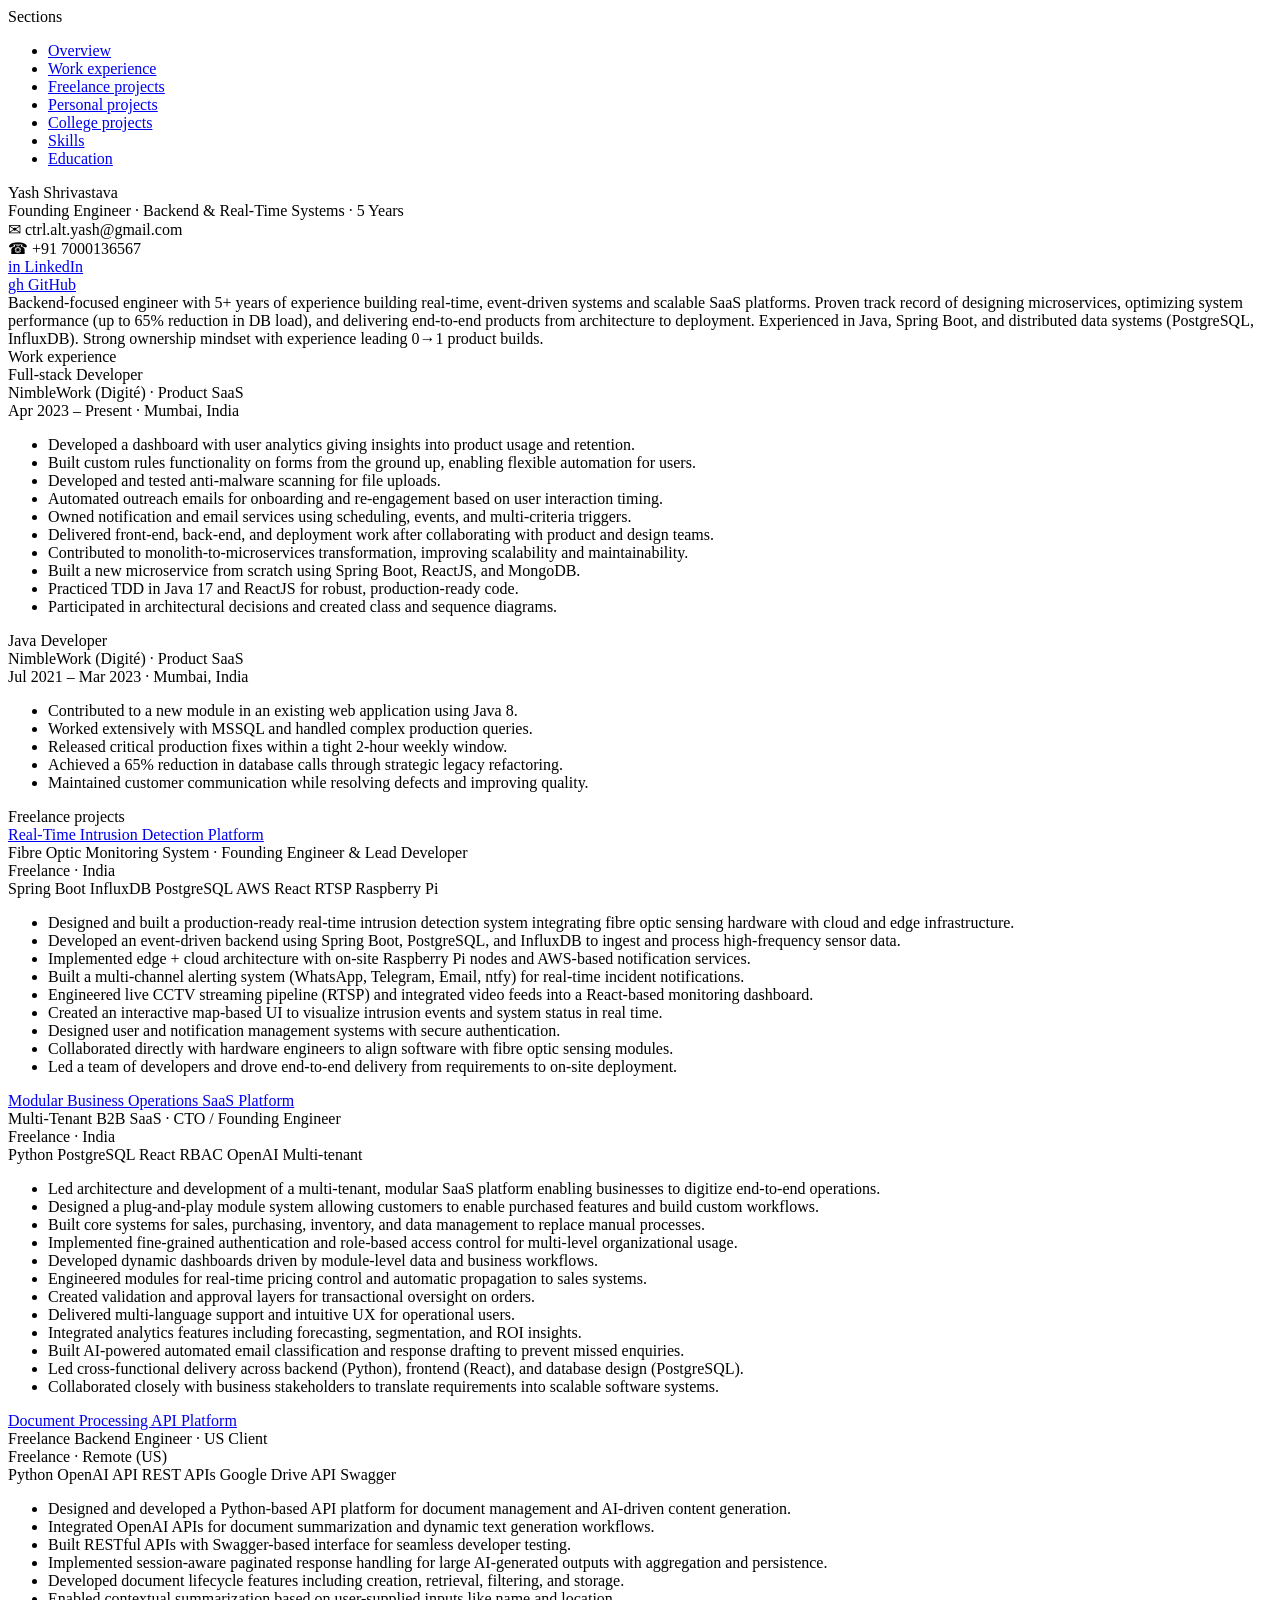
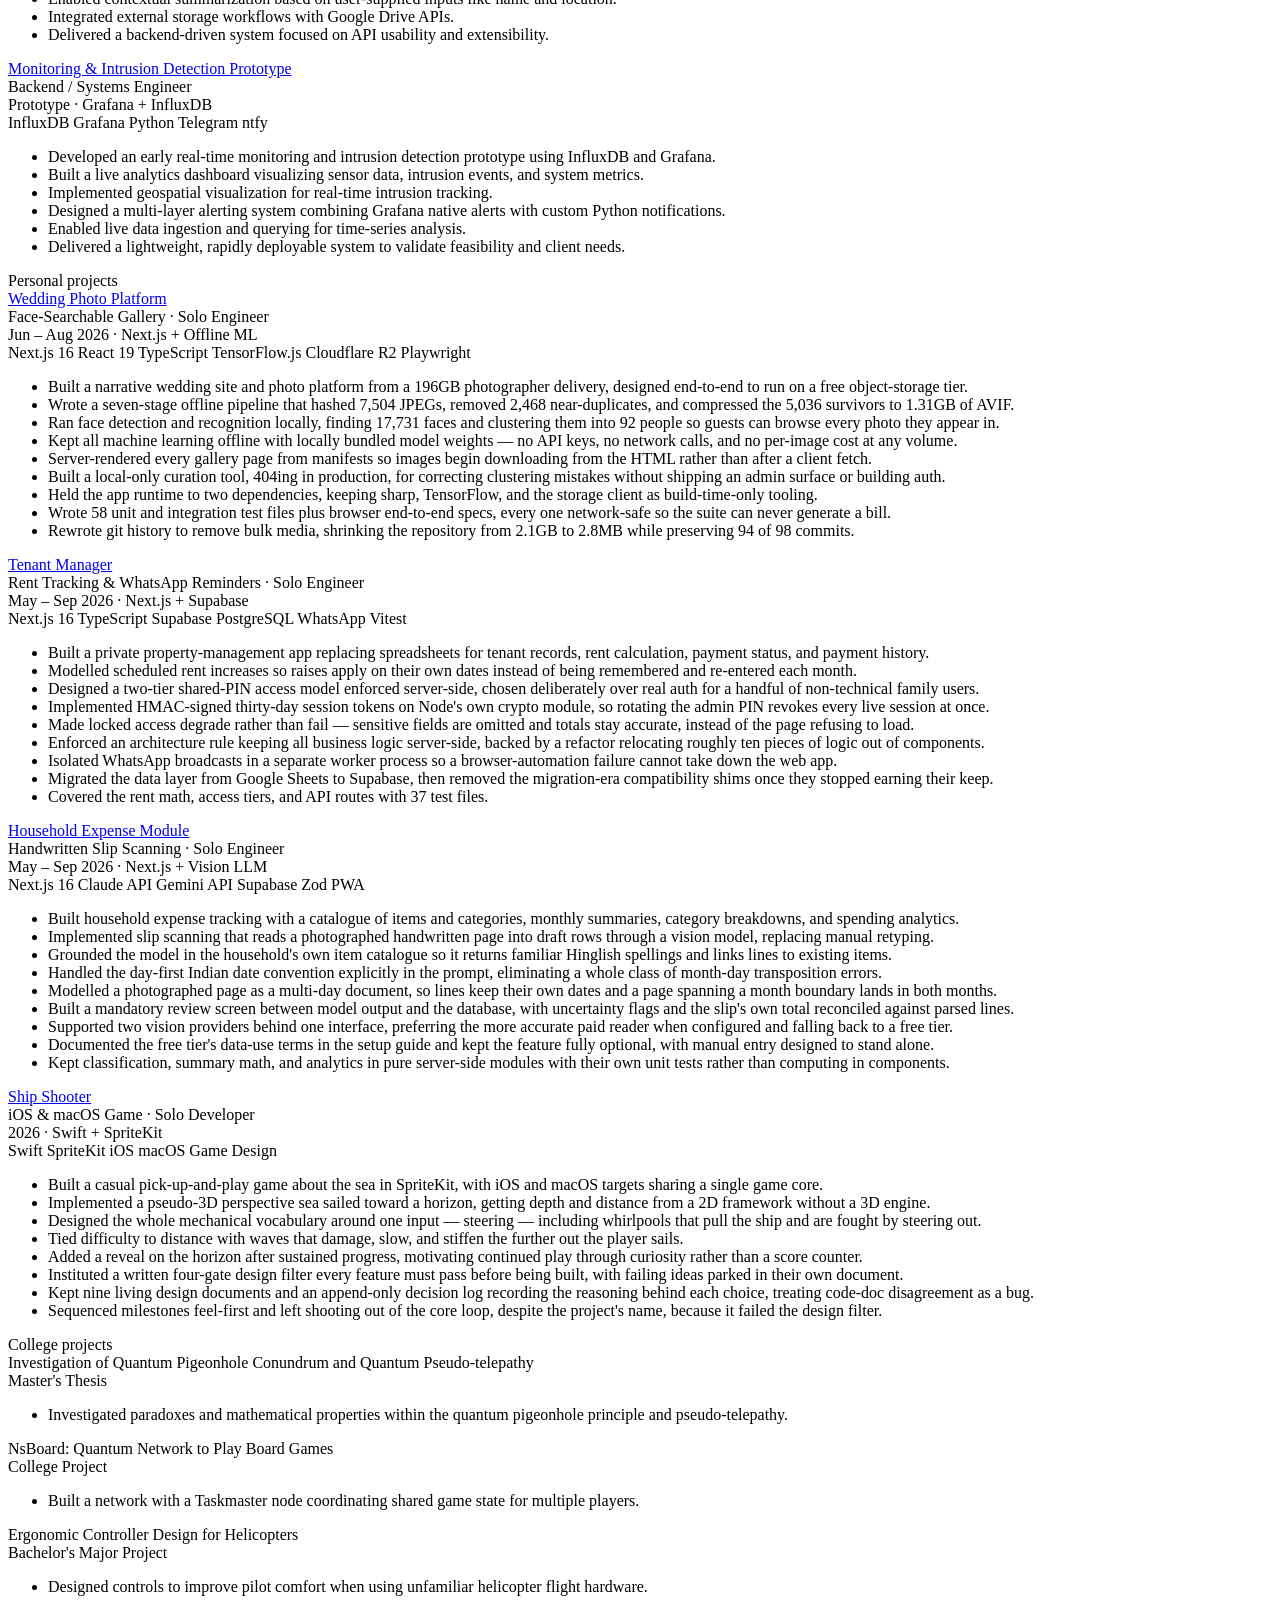
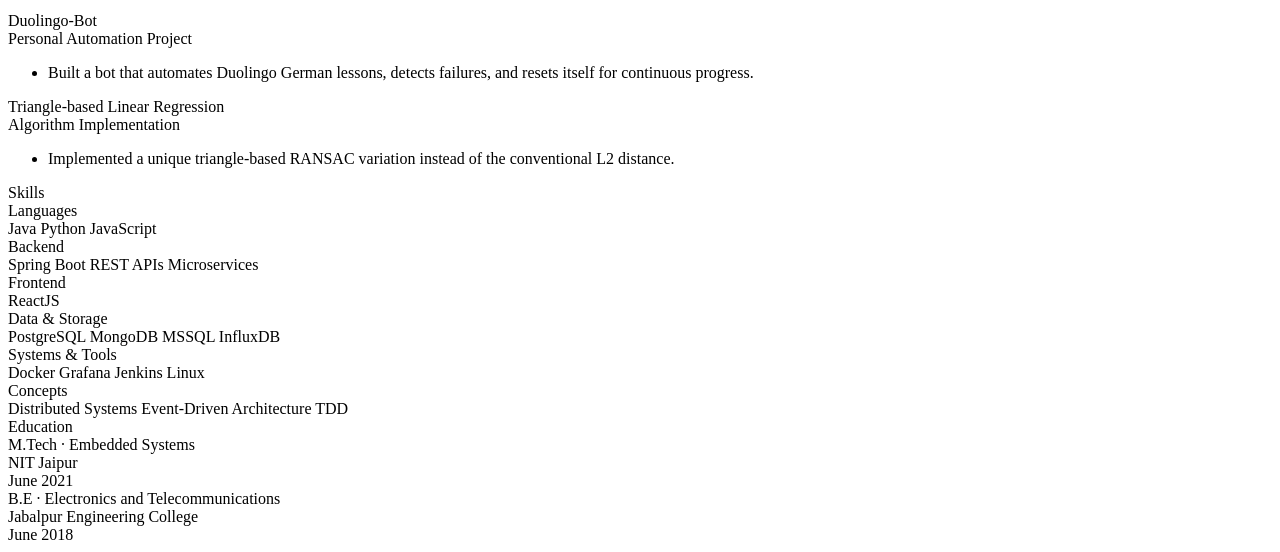
==== index.html @ 738a4dc8 "add personal projects to the portfolio" ====
<!DOCTYPE html>
<html lang="en">
<head>
  <meta charset="UTF-8">
  <meta name="viewport" content="width=device-width, initial-scale=1.0">
  <title>Yash's Portfolio</title>
  <link rel="stylesheet" href="styles.css">
</head>

<body>
<div class="page-layout">
  <aside class="side-nav" aria-label="Page sections">
    <div class="nav-title">Sections</div>
    <ul class="nav-list">
      <li><a href="#overview">Overview</a></li>
      <li><a href="#work-experience">Work experience</a></li>
      <li><a href="#freelance-projects">Freelance projects</a></li>
      <li><a href="#personal-projects">Personal projects</a></li>
      <li><a href="#college-projects">College projects</a></li>
      <li><a href="#skills">Skills</a></li>
      <li><a href="#education">Education</a></li>
    </ul>
  </aside>
  <div class="resume" id="overview">

    <div class="header">
      <div class="name">Yash Shrivastava</div>
    <div class="tagline">Founding Engineer · Backend & Real-Time Systems · 5 Years</div>
      <div class="contact-row">
        <div class="contact-item"><span>✉</span> ctrl.alt.yash@gmail.com</div>
        <div class="contact-item"><span>☎</span> +91 7000136567</div>
        <div class="contact-item"><a href="https://www.linkedin.com/in/maxsash" target="_blank" rel="noopener noreferrer"><span>in</span> LinkedIn</a></div>
        <div class="contact-item"><a href="https://www.github.com/maxsash" target="_blank" rel="noopener noreferrer"><span>gh</span> GitHub</a></div>
      </div>
    </div>

  <div class="pitch">
    Backend-focused engineer with 5+ years of experience building real-time, event-driven systems and scalable SaaS platforms. Proven track record of designing microservices, optimizing system performance (up to 65% reduction in DB load), and delivering end-to-end products from architecture to deployment. Experienced in Java, Spring Boot, and distributed data systems (PostgreSQL, InfluxDB). Strong ownership mindset with experience leading 0→1 product builds.
  </div>

  <div class="section" id="work-experience">
    <div class="section-label">Work experience</div>

    <div class="job">
      <div class="job-header">
        <div>
          <div class="job-title">Full-stack Developer</div>
          <div class="job-company">NimbleWork (Digité) · Product SaaS</div>
        </div>
        <div class="job-meta">Apr 2023 – Present · Mumbai, India</div>
      </div>
      <ul class="bullets">
        <li>Developed a dashboard with user analytics giving insights into product usage and retention.</li>
        <li>Built custom rules functionality on forms from the ground up, enabling flexible automation for users.</li>
        <li>Developed and tested anti-malware scanning for file uploads.</li>
        <li>Automated outreach emails for onboarding and re-engagement based on user interaction timing.</li>
        <li>Owned notification and email services using scheduling, events, and multi-criteria triggers.</li>
        <li>Delivered front-end, back-end, and deployment work after collaborating with product and design teams.</li>
        <li>Contributed to monolith-to-microservices transformation, improving scalability and maintainability.</li>
        <li>Built a new microservice from scratch using Spring Boot, ReactJS, and MongoDB.</li>
        <li>Practiced TDD in Java 17 and ReactJS for robust, production-ready code.</li>
        <li>Participated in architectural decisions and created class and sequence diagrams.</li>
      </ul>
    </div>

    <div class="job">
      <div class="job-header">
        <div>
          <div class="job-title">Java Developer</div>
          <div class="job-company">NimbleWork (Digité) · Product SaaS</div>
        </div>
        <div class="job-meta">Jul 2021 – Mar 2023 · Mumbai, India</div>
      </div>
      <ul class="bullets">
        <li>Contributed to a new module in an existing web application using Java 8.</li>
        <li>Worked extensively with MSSQL and handled complex production queries.</li>
        <li>Released critical production fixes within a tight 2-hour weekly window.</li>
        <li>Achieved a 65% reduction in database calls through strategic legacy refactoring.</li>
        <li>Maintained customer communication while resolving defects and improving quality.</li>
      </ul>
    </div>
  </div>

  <div class="section" id="freelance-projects">
    <div class="section-label">Freelance projects</div>

    <div class="job">
      <div class="job-header">
        <div>
          <div class="job-title"><a href="./case-study/intrusion-detection.html">Real-Time Intrusion Detection Platform</a></div>
          <div class="job-company">Fibre Optic Monitoring System · Founding Engineer & Lead Developer</div>
        </div>
        <div class="job-meta">Freelance · India</div>
      </div>
      <div style="margin-bottom:6px;">
        <span class="badge">Spring Boot</span>
        <span class="badge">InfluxDB</span>
        <span class="badge">PostgreSQL</span>
        <span class="badge">AWS</span>
        <span class="badge">React</span>
        <span class="badge">RTSP</span>
        <span class="badge">Raspberry Pi</span>
      </div>
      <ul class="bullets">
        <li>Designed and built a production-ready real-time intrusion detection system integrating fibre optic sensing hardware with cloud and edge infrastructure.</li>
        <li>Developed an event-driven backend using Spring Boot, PostgreSQL, and InfluxDB to ingest and process high-frequency sensor data.</li>
        <li>Implemented edge + cloud architecture with on-site Raspberry Pi nodes and AWS-based notification services.</li>
        <li>Built a multi-channel alerting system (WhatsApp, Telegram, Email, ntfy) for real-time incident notifications.</li>
        <li>Engineered live CCTV streaming pipeline (RTSP) and integrated video feeds into a React-based monitoring dashboard.</li>
        <li>Created an interactive map-based UI to visualize intrusion events and system status in real time.</li>
        <li>Designed user and notification management systems with secure authentication.</li>
        <li>Collaborated directly with hardware engineers to align software with fibre optic sensing modules.</li>
        <li>Led a team of developers and drove end-to-end delivery from requirements to on-site deployment.</li>
      </ul>
    </div>

    <div class="job">
      <div class="job-header">
        <div>
          <div class="job-title"><a href="./case-study/modular-saas.html">Modular Business Operations SaaS Platform</a></div>
          <div class="job-company">Multi-Tenant B2B SaaS · CTO / Founding Engineer</div>
        </div>
        <div class="job-meta">Freelance · India</div>
      </div>
      <div style="margin-bottom:6px;">
        <span class="badge badge-blue">Python</span>
        <span class="badge badge-blue">PostgreSQL</span>
        <span class="badge badge-blue">React</span>
        <span class="badge badge-blue">RBAC</span>
        <span class="badge badge-blue">OpenAI</span>
        <span class="badge badge-blue">Multi-tenant</span>
      </div>
      <ul class="bullets">
        <li>Led architecture and development of a multi-tenant, modular SaaS platform enabling businesses to digitize end-to-end operations.</li>
        <li>Designed a plug-and-play module system allowing customers to enable purchased features and build custom workflows.</li>
        <li>Built core systems for sales, purchasing, inventory, and data management to replace manual processes.</li>
        <li>Implemented fine-grained authentication and role-based access control for multi-level organizational usage.</li>
        <li>Developed dynamic dashboards driven by module-level data and business workflows.</li>
        <li>Engineered modules for real-time pricing control and automatic propagation to sales systems.</li>
        <li>Created validation and approval layers for transactional oversight on orders.</li>
        <li>Delivered multi-language support and intuitive UX for operational users.</li>
        <li>Integrated analytics features including forecasting, segmentation, and ROI insights.</li>
        <li>Built AI-powered automated email classification and response drafting to prevent missed enquiries.</li>
        <li>Led cross-functional delivery across backend (Python), frontend (React), and database design (PostgreSQL).</li>
        <li>Collaborated closely with business stakeholders to translate requirements into scalable software systems.</li>
      </ul>
    </div>

    <div class="job">
      <div class="job-header">
        <div>
          <div class="job-title"><a href="./case-study/document-processing-api.html">Document Processing API Platform</a></div>
          <div class="job-company">Freelance Backend Engineer · US Client</div>
        </div>
        <div class="job-meta">Freelance · Remote (US)</div>
      </div>
      <div style="margin-bottom:6px;">
        <span class="badge badge-amber">Python</span>
        <span class="badge badge-amber">OpenAI API</span>
        <span class="badge badge-amber">REST APIs</span>
        <span class="badge badge-amber">Google Drive API</span>
        <span class="badge badge-amber">Swagger</span>
      </div>
      <ul class="bullets">
        <li>Designed and developed a Python-based API platform for document management and AI-driven content generation.</li>
        <li>Integrated OpenAI APIs for document summarization and dynamic text generation workflows.</li>
        <li>Built RESTful APIs with Swagger-based interface for seamless developer testing.</li>
        <li>Implemented session-aware paginated response handling for large AI-generated outputs with aggregation and persistence.</li>
        <li>Developed document lifecycle features including creation, retrieval, filtering, and storage.</li>
        <li>Enabled contextual summarization based on user-supplied inputs like name and location.</li>
        <li>Integrated external storage workflows with Google Drive APIs.</li>
        <li>Delivered a backend-driven system focused on API usability and extensibility.</li>
      </ul>
    </div>

    <div class="job">
      <div class="job-header">
        <div>
          <div class="job-title"><a href="./case-study/intrusion-monitoring-prototype.html">Monitoring & Intrusion Detection Prototype</a></div>
          <div class="job-company">Backend / Systems Engineer</div>
        </div>
        <div class="job-meta">Prototype · Grafana + InfluxDB</div>
      </div>
      <div style="margin-bottom:6px;">
        <span class="badge badge-blue">InfluxDB</span>
        <span class="badge badge-blue">Grafana</span>
        <span class="badge badge-blue">Python</span>
        <span class="badge badge-blue">Telegram</span>
        <span class="badge badge-blue">ntfy</span>
      </div>
      <ul class="bullets">
        <li>Developed an early real-time monitoring and intrusion detection prototype using InfluxDB and Grafana.</li>
        <li>Built a live analytics dashboard visualizing sensor data, intrusion events, and system metrics.</li>
        <li>Implemented geospatial visualization for real-time intrusion tracking.</li>
        <li>Designed a multi-layer alerting system combining Grafana native alerts with custom Python notifications.</li>
        <li>Enabled live data ingestion and querying for time-series analysis.</li>
        <li>Delivered a lightweight, rapidly deployable system to validate feasibility and client needs.</li>
      </ul>
    </div>
  </div>


  <div class="section" id="personal-projects">
    <div class="section-label">Personal projects</div>

    <div class="job">
      <div class="job-header">
        <div>
          <div class="job-title"><a href="./case-study/wedding-site.html">Wedding Photo Platform</a></div>
          <div class="job-company">Face-Searchable Gallery · Solo Engineer</div>
        </div>
        <div class="job-meta">Jun – Aug 2026 · Next.js + Offline ML</div>
      </div>
      <div style="margin-bottom:6px;">
        <span class="badge">Next.js 16</span>
        <span class="badge">React 19</span>
        <span class="badge">TypeScript</span>
        <span class="badge">TensorFlow.js</span>
        <span class="badge">Cloudflare R2</span>
        <span class="badge">Playwright</span>
      </div>
      <ul class="bullets">
        <li>Built a narrative wedding site and photo platform from a 196GB photographer delivery, designed end-to-end to run on a free object-storage tier.</li>
        <li>Wrote a seven-stage offline pipeline that hashed 7,504 JPEGs, removed 2,468 near-duplicates, and compressed the 5,036 survivors to 1.31GB of AVIF.</li>
        <li>Ran face detection and recognition locally, finding 17,731 faces and clustering them into 92 people so guests can browse every photo they appear in.</li>
        <li>Kept all machine learning offline with locally bundled model weights — no API keys, no network calls, and no per-image cost at any volume.</li>
        <li>Server-rendered every gallery page from manifests so images begin downloading from the HTML rather than after a client fetch.</li>
        <li>Built a local-only curation tool, 404ing in production, for correcting clustering mistakes without shipping an admin surface or building auth.</li>
        <li>Held the app runtime to two dependencies, keeping sharp, TensorFlow, and the storage client as build-time-only tooling.</li>
        <li>Wrote 58 unit and integration test files plus browser end-to-end specs, every one network-safe so the suite can never generate a bill.</li>
        <li>Rewrote git history to remove bulk media, shrinking the repository from 2.1GB to 2.8MB while preserving 94 of 98 commits.</li>
      </ul>
    </div>

    <div class="job">
      <div class="job-header">
        <div>
          <div class="job-title"><a href="./case-study/tenant-manager.html">Tenant Manager</a></div>
          <div class="job-company">Rent Tracking &amp; WhatsApp Reminders · Solo Engineer</div>
        </div>
        <div class="job-meta">May – Sep 2026 · Next.js + Supabase</div>
      </div>
      <div style="margin-bottom:6px;">
        <span class="badge badge-blue">Next.js 16</span>
        <span class="badge badge-blue">TypeScript</span>
        <span class="badge badge-blue">Supabase</span>
        <span class="badge badge-blue">PostgreSQL</span>
        <span class="badge badge-blue">WhatsApp</span>
        <span class="badge badge-blue">Vitest</span>
      </div>
      <ul class="bullets">
        <li>Built a private property-management app replacing spreadsheets for tenant records, rent calculation, payment status, and payment history.</li>
        <li>Modelled scheduled rent increases so raises apply on their own dates instead of being remembered and re-entered each month.</li>
        <li>Designed a two-tier shared-PIN access model enforced server-side, chosen deliberately over real auth for a handful of non-technical family users.</li>
        <li>Implemented HMAC-signed thirty-day session tokens on Node's own crypto module, so rotating the admin PIN revokes every live session at once.</li>
        <li>Made locked access degrade rather than fail — sensitive fields are omitted and totals stay accurate, instead of the page refusing to load.</li>
        <li>Enforced an architecture rule keeping all business logic server-side, backed by a refactor relocating roughly ten pieces of logic out of components.</li>
        <li>Isolated WhatsApp broadcasts in a separate worker process so a browser-automation failure cannot take down the web app.</li>
        <li>Migrated the data layer from Google Sheets to Supabase, then removed the migration-era compatibility shims once they stopped earning their keep.</li>
        <li>Covered the rent math, access tiers, and API routes with 37 test files.</li>
      </ul>
    </div>

    <div class="job">
      <div class="job-header">
        <div>
          <div class="job-title"><a href="./case-study/expense-module.html">Household Expense Module</a></div>
          <div class="job-company">Handwritten Slip Scanning · Solo Engineer</div>
        </div>
        <div class="job-meta">May – Sep 2026 · Next.js + Vision LLM</div>
      </div>
      <div style="margin-bottom:6px;">
        <span class="badge badge-amber">Next.js 16</span>
        <span class="badge badge-amber">Claude API</span>
        <span class="badge badge-amber">Gemini API</span>
        <span class="badge badge-amber">Supabase</span>
        <span class="badge badge-amber">Zod</span>
        <span class="badge badge-amber">PWA</span>
      </div>
      <ul class="bullets">
        <li>Built household expense tracking with a catalogue of items and categories, monthly summaries, category breakdowns, and spending analytics.</li>
        <li>Implemented slip scanning that reads a photographed handwritten page into draft rows through a vision model, replacing manual retyping.</li>
        <li>Grounded the model in the household's own item catalogue so it returns familiar Hinglish spellings and links lines to existing items.</li>
        <li>Handled the day-first Indian date convention explicitly in the prompt, eliminating a whole class of month-day transposition errors.</li>
        <li>Modelled a photographed page as a multi-day document, so lines keep their own dates and a page spanning a month boundary lands in both months.</li>
        <li>Built a mandatory review screen between model output and the database, with uncertainty flags and the slip's own total reconciled against parsed lines.</li>
        <li>Supported two vision providers behind one interface, preferring the more accurate paid reader when configured and falling back to a free tier.</li>
        <li>Documented the free tier's data-use terms in the setup guide and kept the feature fully optional, with manual entry designed to stand alone.</li>
        <li>Kept classification, summary math, and analytics in pure server-side modules with their own unit tests rather than computing in components.</li>
      </ul>
    </div>

    <div class="job">
      <div class="job-header">
        <div>
          <div class="job-title"><a href="./case-study/ship-shooter.html">Ship Shooter</a></div>
          <div class="job-company">iOS &amp; macOS Game · Solo Developer</div>
        </div>
        <div class="job-meta">2026 · Swift + SpriteKit</div>
      </div>
      <div style="margin-bottom:6px;">
        <span class="badge">Swift</span>
        <span class="badge">SpriteKit</span>
        <span class="badge">iOS</span>
        <span class="badge">macOS</span>
        <span class="badge">Game Design</span>
      </div>
      <ul class="bullets">
        <li>Built a casual pick-up-and-play game about the sea in SpriteKit, with iOS and macOS targets sharing a single game core.</li>
        <li>Implemented a pseudo-3D perspective sea sailed toward a horizon, getting depth and distance from a 2D framework without a 3D engine.</li>
        <li>Designed the whole mechanical vocabulary around one input — steering — including whirlpools that pull the ship and are fought by steering out.</li>
        <li>Tied difficulty to distance with waves that damage, slow, and stiffen the further out the player sails.</li>
        <li>Added a reveal on the horizon after sustained progress, motivating continued play through curiosity rather than a score counter.</li>
        <li>Instituted a written four-gate design filter every feature must pass before being built, with failing ideas parked in their own document.</li>
        <li>Kept nine living design documents and an append-only decision log recording the reasoning behind each choice, treating code-doc disagreement as a bug.</li>
        <li>Sequenced milestones feel-first and left shooting out of the core loop, despite the project's name, because it failed the design filter.</li>
      </ul>
    </div>
  </div>

  <div class="section" id="college-projects">
    <div class="section-label">College projects</div>

    <div class="job">
      <div class="job-header">
        <div>
          <div class="job-title">Investigation of Quantum Pigeonhole Conundrum and Quantum Pseudo-telepathy</div>
          <div class="job-company">Master's Thesis</div>
        </div>
      </div>
      <ul class="bullets">
        <li>Investigated paradoxes and mathematical properties within the quantum pigeonhole principle and pseudo-telepathy.</li>
      </ul>
    </div>

    <div class="job">
      <div class="job-header">
        <div>
          <div class="job-title">NsBoard: Quantum Network to Play Board Games</div>
          <div class="job-company">College Project</div>
        </div>
      </div>
      <ul class="bullets">
        <li>Built a network with a Taskmaster node coordinating shared game state for multiple players.</li>
      </ul>
    </div>

    <div class="job">
      <div class="job-header">
        <div>
          <div class="job-title">Ergonomic Controller Design for Helicopters</div>
          <div class="job-company">Bachelor's Major Project</div>
        </div>
      </div>
      <ul class="bullets">
        <li>Designed controls to improve pilot comfort when using unfamiliar helicopter flight hardware.</li>
      </ul>
    </div>

    <div class="job">
      <div class="job-header">
        <div>
          <div class="job-title">Duolingo-Bot</div>
          <div class="job-company">Personal Automation Project</div>
        </div>
      </div>
      <ul class="bullets">
        <li>Built a bot that automates Duolingo German lessons, detects failures, and resets itself for continuous progress.</li>
      </ul>
    </div>

    <div class="job">
      <div class="job-header">
        <div>
          <div class="job-title">Triangle-based Linear Regression</div>
          <div class="job-company">Algorithm Implementation</div>
        </div>
      </div>
      <ul class="bullets">
        <li>Implemented a unique triangle-based RANSAC variation instead of the conventional L2 distance.</li>
      </ul>
    </div>
  </div>

  <div class="section" id="skills">
    <div class="section-label">Skills</div>
    <div class="skills-grid">
      <div class="skill-group">
        <div class="skill-group-title">Languages</div>
        <div class="skill-tags">
          <span class="tag highlight-tag">Java</span>
          <span class="tag highlight-tag">Python</span>
          <span class="tag">JavaScript</span>
        </div>
      </div>
      <div class="skill-group">
        <div class="skill-group-title">Backend</div>
        <div class="skill-tags">
          <span class="tag highlight-tag">Spring Boot</span>
          <span class="tag">REST APIs</span>
          <span class="tag">Microservices</span>
        </div>
      </div>
      <div class="skill-group">
        <div class="skill-group-title">Frontend</div>
        <div class="skill-tags">
          <span class="tag highlight-tag">ReactJS</span>
        </div>
      </div>
      <div class="skill-group">
        <div class="skill-group-title">Data & Storage</div>
        <div class="skill-tags">
          <span class="tag highlight-tag">PostgreSQL</span>
          <span class="tag">MongoDB</span>
          <span class="tag">MSSQL</span>
          <span class="tag">InfluxDB</span>
        </div>
      </div>
      <div class="skill-group">
        <div class="skill-group-title">Systems & Tools</div>
        <div class="skill-tags">
          <span class="tag highlight-tag">Docker</span>
          <span class="tag">Grafana</span>
          <span class="tag">Jenkins</span>
          <span class="tag">Linux</span>
        </div>
      </div>
      <div class="skill-group">
        <div class="skill-group-title">Concepts</div>
        <div class="skill-tags">
          <span class="tag highlight-tag">Distributed Systems</span>
          <span class="tag">Event-Driven Architecture</span>
          <span class="tag">TDD</span>
        </div>
      </div>
    </div>
  </div>

  <div class="section" id="education">
    <div class="section-label">Education</div>
    <div class="two-col">
      <div class="edu-item">
        <div class="edu-degree">M.Tech · Embedded Systems</div>
        <div class="edu-school">NIT Jaipur</div>
        <div class="edu-year">June 2021</div>
      </div>
      <div class="edu-item">
        <div class="edu-degree">B.E · Electronics and Telecommunications</div>
        <div class="edu-school">Jabalpur Engineering College</div>
        <div class="edu-year">June 2018</div>
      </div>
    </div>
  </div>

</div>
</div>

</body>
</html>
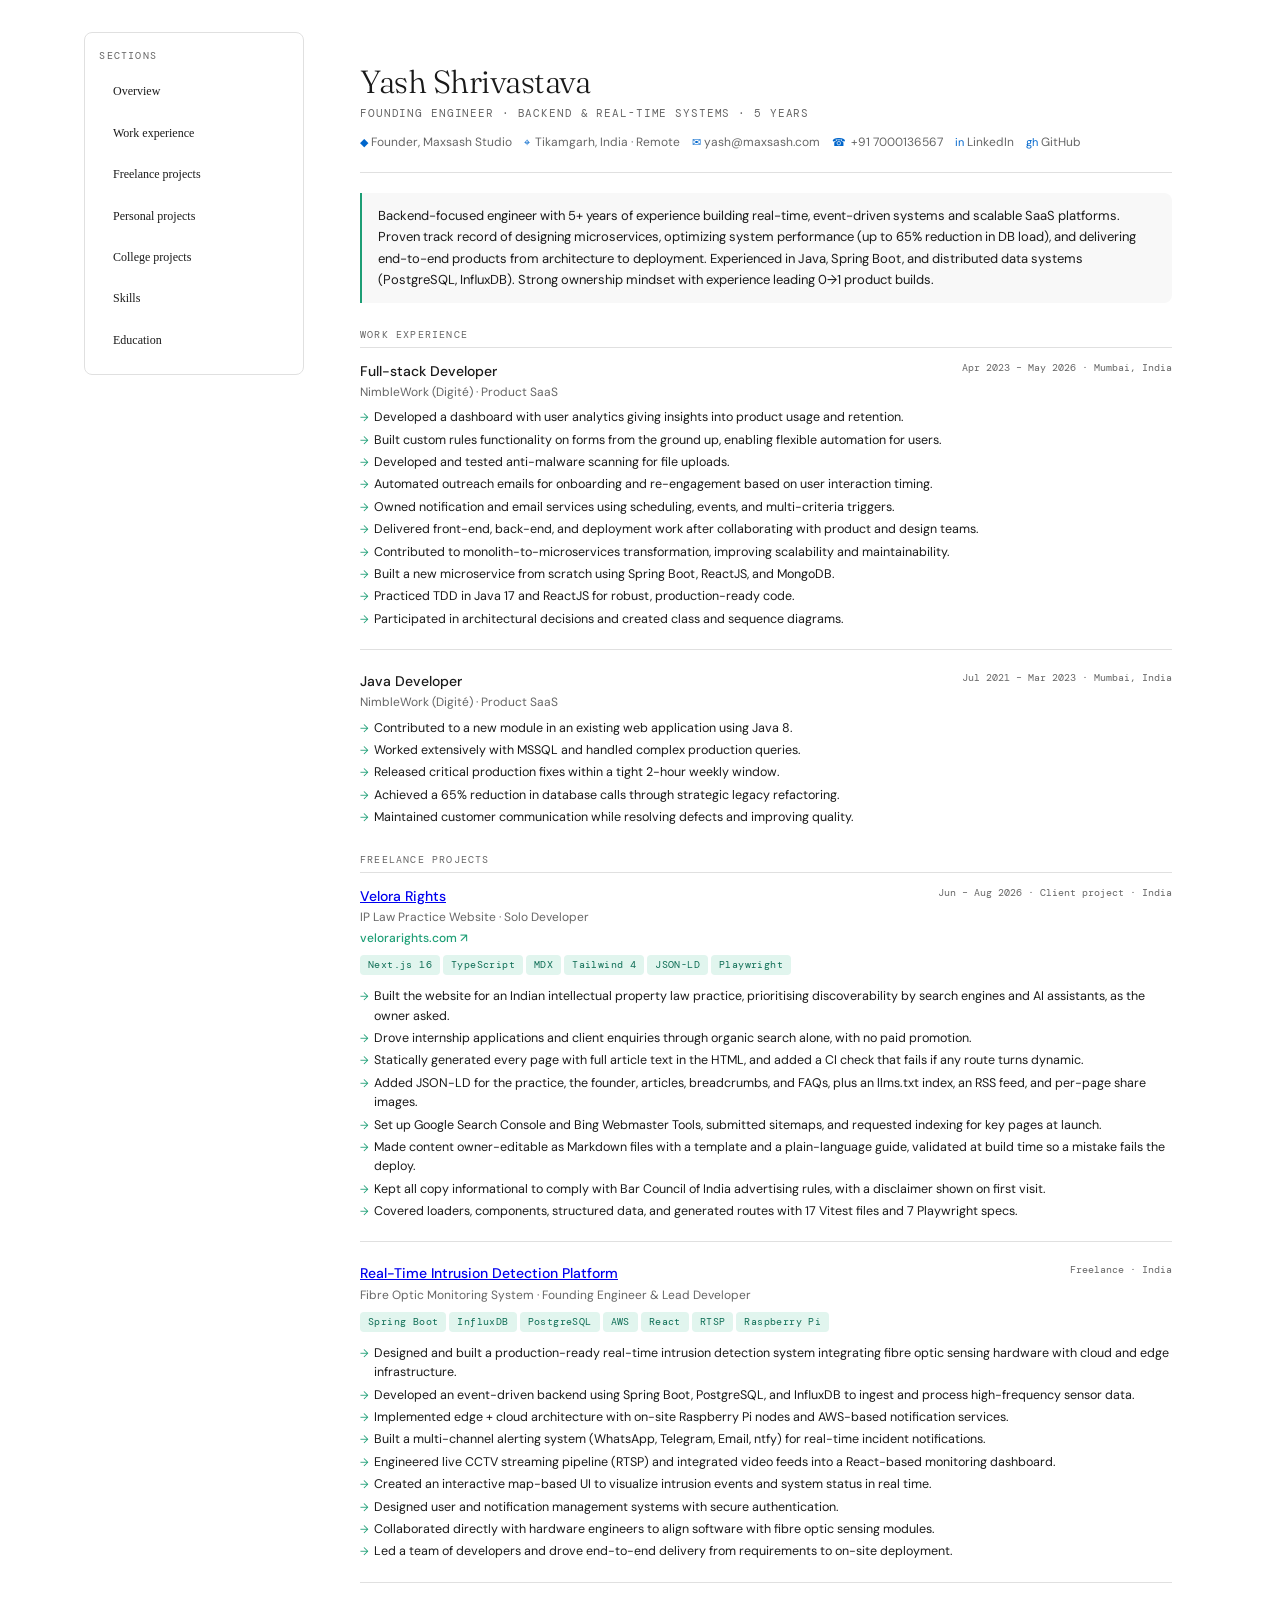
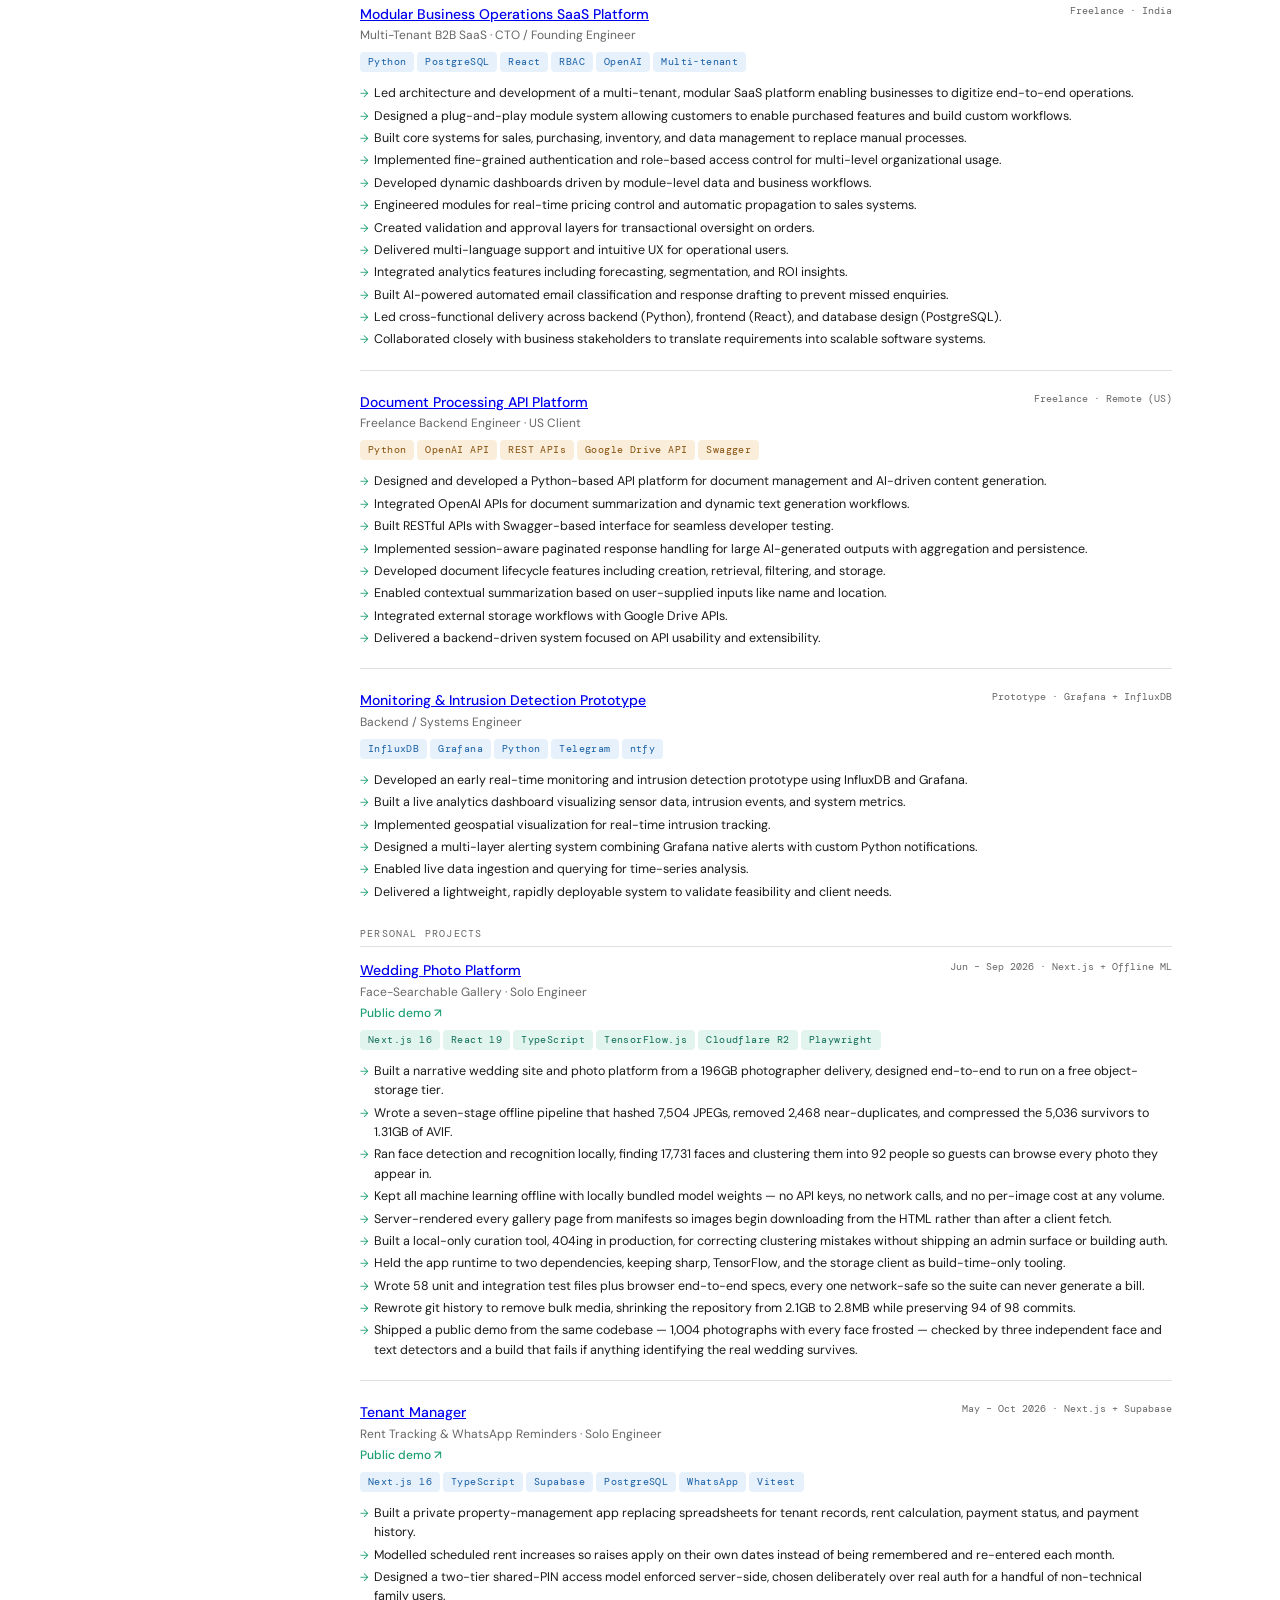
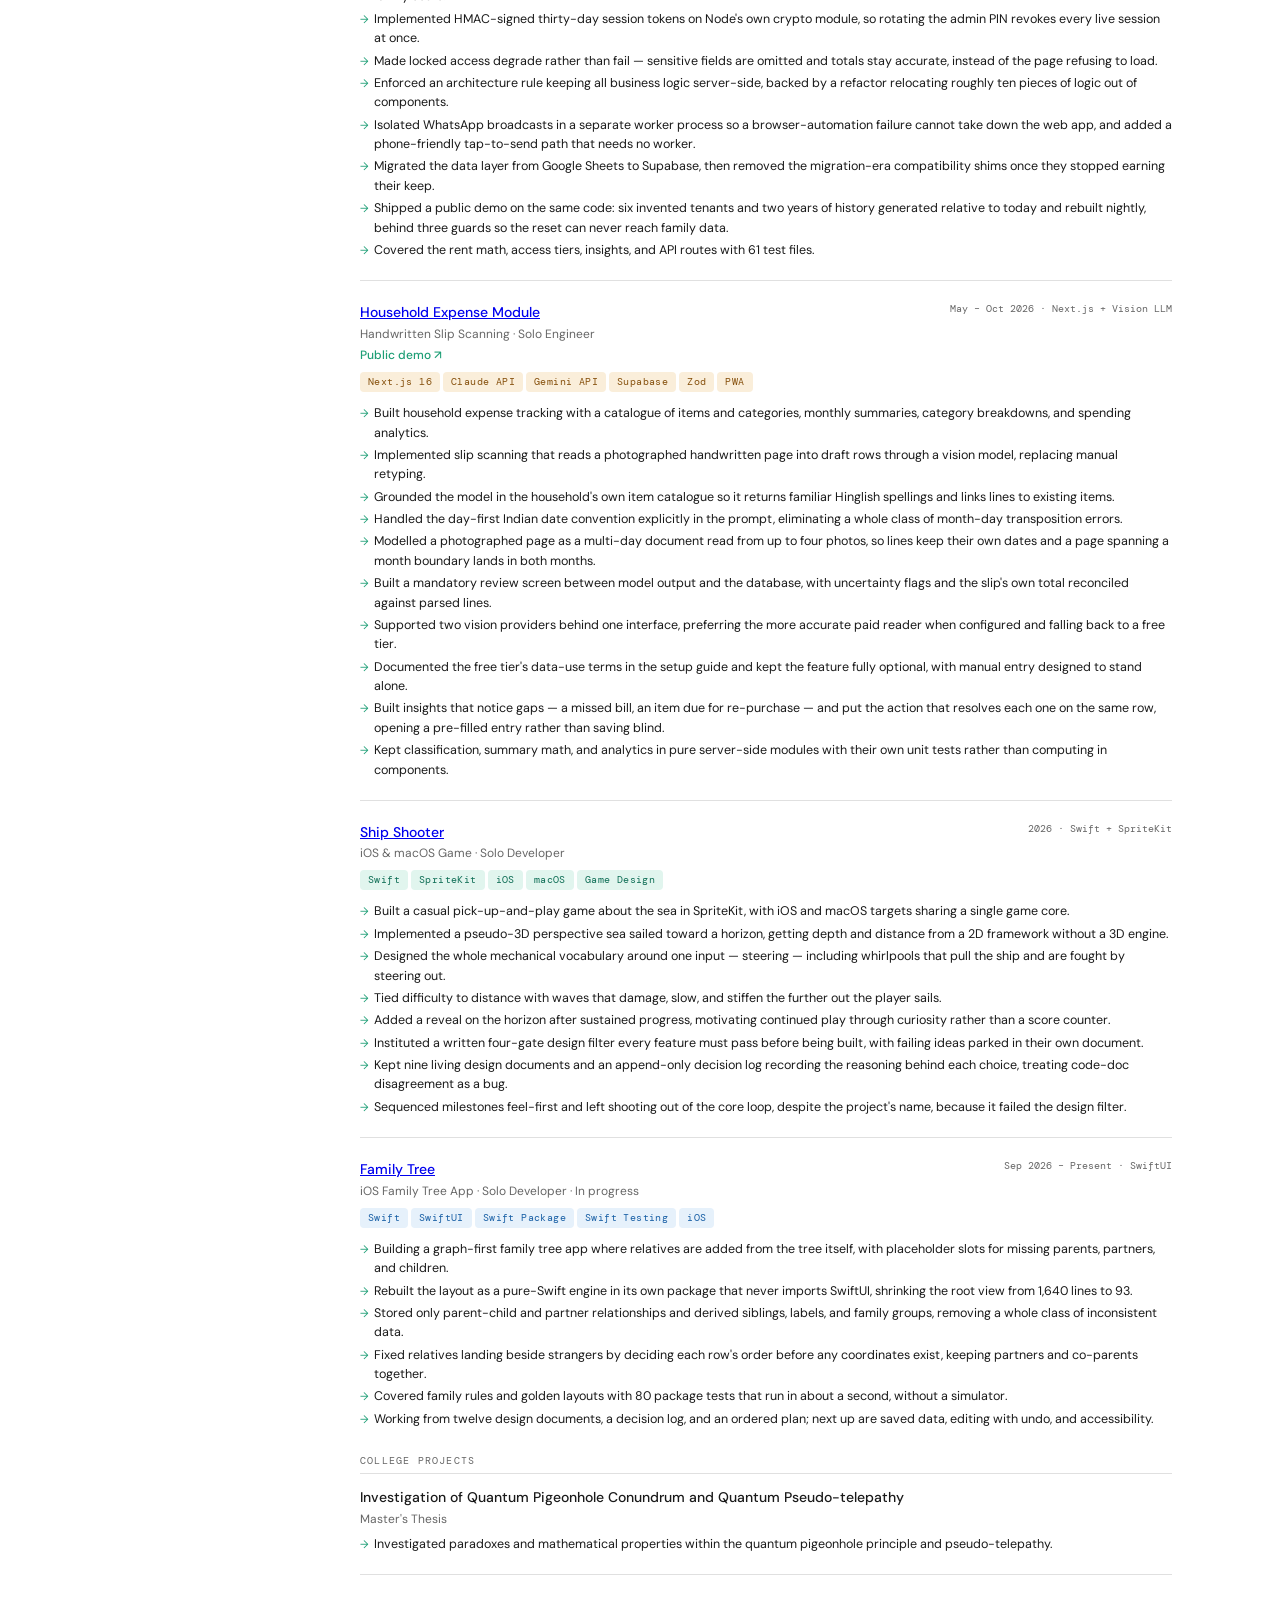
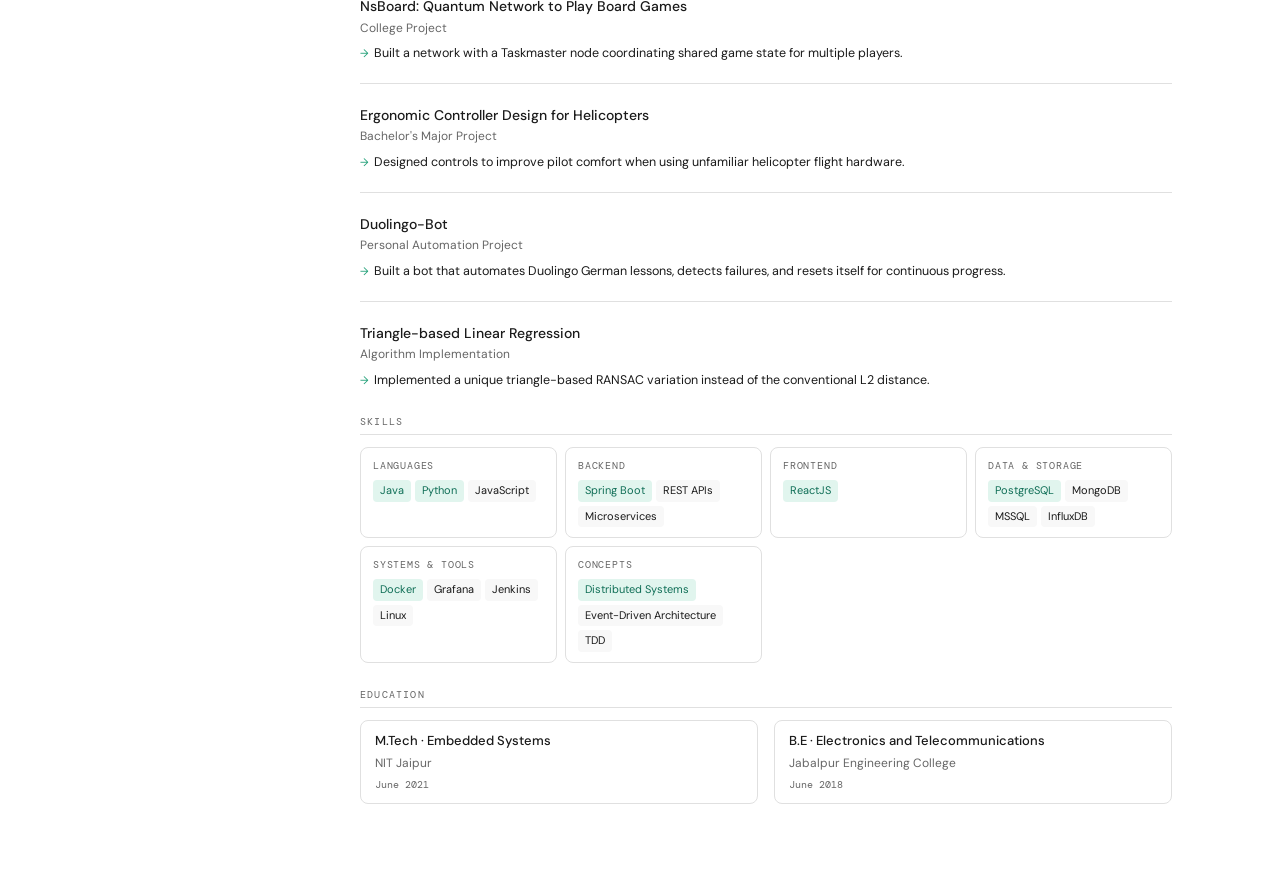
==== commit 88c26e51: "Add portfolio updates and new case studies - Created AGENTS.md to document portfolio management and " ====
--- a/index.html
+++ b/index.html
@@ -27,10 +27,12 @@
       <div class="name">Yash Shrivastava</div>
     <div class="tagline">Founding Engineer · Backend & Real-Time Systems · 5 Years</div>
       <div class="contact-row">
-        <div class="contact-item"><span>✉</span> ctrl.alt.yash@gmail.com</div>
+        <div class="contact-item"><a href="https://www.maxsash.com" target="_blank" rel="noopener noreferrer"><span>◆</span> Founder, Maxsash Studio</a></div>
+        <div class="contact-item"><span>⌖</span> Tikamgarh, India · Remote</div>
+        <div class="contact-item"><a href="mailto:yash@maxsash.com"><span>✉</span> yash@maxsash.com</a></div>
         <div class="contact-item"><span>☎</span> +91 7000136567</div>
         <div class="contact-item"><a href="https://www.linkedin.com/in/maxsash" target="_blank" rel="noopener noreferrer"><span>in</span> LinkedIn</a></div>
-        <div class="contact-item"><a href="https://www.github.com/maxsash" target="_blank" rel="noopener noreferrer"><span>gh</span> GitHub</a></div>
+        <div class="contact-item"><a href="https://github.com/ctrl-alt-yash" target="_blank" rel="noopener noreferrer"><span>gh</span> GitHub</a></div>
       </div>
     </div>
 
@@ -47,7 +49,7 @@
           <div class="job-title">Full-stack Developer</div>
           <div class="job-company">NimbleWork (Digité) · Product SaaS</div>
         </div>
-        <div class="job-meta">Apr 2023 – Present · Mumbai, India</div>
+        <div class="job-meta">Apr 2023 – May 2026 · Mumbai, India</div>
       </div>
       <ul class="bullets">
         <li>Developed a dashboard with user analytics giving insights into product usage and retention.</li>
@@ -83,6 +85,35 @@
 
   <div class="section" id="freelance-projects">
     <div class="section-label">Freelance projects</div>
+
+    <div class="job">
+      <div class="job-header">
+        <div>
+          <div class="job-title"><a href="./case-study/velora-rights.html">Velora Rights</a></div>
+          <div class="job-company">IP Law Practice Website · Solo Developer</div>
+          <div class="project-link"><a href="https://velorarights.com" target="_blank" rel="noopener noreferrer">velorarights.com ↗</a></div>
+        </div>
+        <div class="job-meta">Jun – Aug 2026 · Client project · India</div>
+      </div>
+      <div style="margin-bottom:6px;">
+        <span class="badge">Next.js 16</span>
+        <span class="badge">TypeScript</span>
+        <span class="badge">MDX</span>
+        <span class="badge">Tailwind 4</span>
+        <span class="badge">JSON-LD</span>
+        <span class="badge">Playwright</span>
+      </div>
+      <ul class="bullets">
+        <li>Built the website for an Indian intellectual property law practice, prioritising discoverability by search engines and AI assistants, as the owner asked.</li>
+        <li>Drove internship applications and client enquiries through organic search alone, with no paid promotion.</li>
+        <li>Statically generated every page with full article text in the HTML, and added a CI check that fails if any route turns dynamic.</li>
+        <li>Added JSON-LD for the practice, the founder, articles, breadcrumbs, and FAQs, plus an llms.txt index, an RSS feed, and per-page share images.</li>
+        <li>Set up Google Search Console and Bing Webmaster Tools, submitted sitemaps, and requested indexing for key pages at launch.</li>
+        <li>Made content owner-editable as Markdown files with a template and a plain-language guide, validated at build time so a mistake fails the deploy.</li>
+        <li>Kept all copy informational to comply with Bar Council of India advertising rules, with a disclaimer shown on first visit.</li>
+        <li>Covered loaders, components, structured data, and generated routes with 17 Vitest files and 7 Playwright specs.</li>
+      </ul>
+    </div>
 
     <div class="job">
       <div class="job-header">
@@ -208,8 +239,9 @@
         <div>
           <div class="job-title"><a href="./case-study/wedding-site.html">Wedding Photo Platform</a></div>
           <div class="job-company">Face-Searchable Gallery · Solo Engineer</div>
-        </div>
-        <div class="job-meta">Jun – Aug 2026 · Next.js + Offline ML</div>
+          <div class="project-link"><a href="https://wedding-demo-teal.vercel.app/" target="_blank" rel="noopener noreferrer">Public demo ↗</a></div>
+        </div>
+        <div class="job-meta">Jun – Sep 2026 · Next.js + Offline ML</div>
       </div>
       <div style="margin-bottom:6px;">
         <span class="badge">Next.js 16</span>
@@ -229,6 +261,7 @@
         <li>Held the app runtime to two dependencies, keeping sharp, TensorFlow, and the storage client as build-time-only tooling.</li>
         <li>Wrote 58 unit and integration test files plus browser end-to-end specs, every one network-safe so the suite can never generate a bill.</li>
         <li>Rewrote git history to remove bulk media, shrinking the repository from 2.1GB to 2.8MB while preserving 94 of 98 commits.</li>
+        <li>Shipped a public demo from the same codebase — 1,004 photographs with every face frosted — checked by three independent face and text detectors and a build that fails if anything identifying the real wedding survives.</li>
       </ul>
     </div>
 
@@ -237,8 +270,9 @@
         <div>
           <div class="job-title"><a href="./case-study/tenant-manager.html">Tenant Manager</a></div>
           <div class="job-company">Rent Tracking &amp; WhatsApp Reminders · Solo Engineer</div>
-        </div>
-        <div class="job-meta">May – Sep 2026 · Next.js + Supabase</div>
+          <div class="project-link"><a href="https://tenant-management-2my6.vercel.app/" target="_blank" rel="noopener noreferrer">Public demo ↗</a></div>
+        </div>
+        <div class="job-meta">May – Oct 2026 · Next.js + Supabase</div>
       </div>
       <div style="margin-bottom:6px;">
         <span class="badge badge-blue">Next.js 16</span>
@@ -255,9 +289,10 @@
         <li>Implemented HMAC-signed thirty-day session tokens on Node's own crypto module, so rotating the admin PIN revokes every live session at once.</li>
         <li>Made locked access degrade rather than fail — sensitive fields are omitted and totals stay accurate, instead of the page refusing to load.</li>
         <li>Enforced an architecture rule keeping all business logic server-side, backed by a refactor relocating roughly ten pieces of logic out of components.</li>
-        <li>Isolated WhatsApp broadcasts in a separate worker process so a browser-automation failure cannot take down the web app.</li>
+        <li>Isolated WhatsApp broadcasts in a separate worker process so a browser-automation failure cannot take down the web app, and added a phone-friendly tap-to-send path that needs no worker.</li>
         <li>Migrated the data layer from Google Sheets to Supabase, then removed the migration-era compatibility shims once they stopped earning their keep.</li>
-        <li>Covered the rent math, access tiers, and API routes with 37 test files.</li>
+        <li>Shipped a public demo on the same code: six invented tenants and two years of history generated relative to today and rebuilt nightly, behind three guards so the reset can never reach family data.</li>
+        <li>Covered the rent math, access tiers, insights, and API routes with 61 test files.</li>
       </ul>
     </div>
 
@@ -266,8 +301,9 @@
         <div>
           <div class="job-title"><a href="./case-study/expense-module.html">Household Expense Module</a></div>
           <div class="job-company">Handwritten Slip Scanning · Solo Engineer</div>
-        </div>
-        <div class="job-meta">May – Sep 2026 · Next.js + Vision LLM</div>
+          <div class="project-link"><a href="https://tenant-management-2my6.vercel.app/expense" target="_blank" rel="noopener noreferrer">Public demo ↗</a></div>
+        </div>
+        <div class="job-meta">May – Oct 2026 · Next.js + Vision LLM</div>
       </div>
       <div style="margin-bottom:6px;">
         <span class="badge badge-amber">Next.js 16</span>
@@ -282,10 +318,11 @@
         <li>Implemented slip scanning that reads a photographed handwritten page into draft rows through a vision model, replacing manual retyping.</li>
         <li>Grounded the model in the household's own item catalogue so it returns familiar Hinglish spellings and links lines to existing items.</li>
         <li>Handled the day-first Indian date convention explicitly in the prompt, eliminating a whole class of month-day transposition errors.</li>
-        <li>Modelled a photographed page as a multi-day document, so lines keep their own dates and a page spanning a month boundary lands in both months.</li>
+        <li>Modelled a photographed page as a multi-day document read from up to four photos, so lines keep their own dates and a page spanning a month boundary lands in both months.</li>
         <li>Built a mandatory review screen between model output and the database, with uncertainty flags and the slip's own total reconciled against parsed lines.</li>
         <li>Supported two vision providers behind one interface, preferring the more accurate paid reader when configured and falling back to a free tier.</li>
         <li>Documented the free tier's data-use terms in the setup guide and kept the feature fully optional, with manual entry designed to stand alone.</li>
+        <li>Built insights that notice gaps — a missed bill, an item due for re-purchase — and put the action that resolves each one on the same row, opening a pre-filled entry rather than saving blind.</li>
         <li>Kept classification, summary math, and analytics in pure server-side modules with their own unit tests rather than computing in components.</li>
       </ul>
     </div>
@@ -314,6 +351,31 @@
         <li>Instituted a written four-gate design filter every feature must pass before being built, with failing ideas parked in their own document.</li>
         <li>Kept nine living design documents and an append-only decision log recording the reasoning behind each choice, treating code-doc disagreement as a bug.</li>
         <li>Sequenced milestones feel-first and left shooting out of the core loop, despite the project's name, because it failed the design filter.</li>
+      </ul>
+    </div>
+
+    <div class="job">
+      <div class="job-header">
+        <div>
+          <div class="job-title"><a href="./case-study/family-tree.html">Family Tree</a></div>
+          <div class="job-company">iOS Family Tree App · Solo Developer · In progress</div>
+        </div>
+        <div class="job-meta">Sep 2026 – Present · SwiftUI</div>
+      </div>
+      <div style="margin-bottom:6px;">
+        <span class="badge badge-blue">Swift</span>
+        <span class="badge badge-blue">SwiftUI</span>
+        <span class="badge badge-blue">Swift Package</span>
+        <span class="badge badge-blue">Swift Testing</span>
+        <span class="badge badge-blue">iOS</span>
+      </div>
+      <ul class="bullets">
+        <li>Building a graph-first family tree app where relatives are added from the tree itself, with placeholder slots for missing parents, partners, and children.</li>
+        <li>Rebuilt the layout as a pure-Swift engine in its own package that never imports SwiftUI, shrinking the root view from 1,640 lines to 93.</li>
+        <li>Stored only parent-child and partner relationships and derived siblings, labels, and family groups, removing a whole class of inconsistent data.</li>
+        <li>Fixed relatives landing beside strangers by deciding each row's order before any coordinates exist, keeping partners and co-parents together.</li>
+        <li>Covered family rules and golden layouts with 80 package tests that run in about a second, without a simulator.</li>
+        <li>Working from twelve design documents, a decision log, and an ordered plan; next up are saved data, editing with undo, and accessibility.</li>
       </ul>
     </div>
   </div>
--- a/styles.css
+++ b/styles.css
@@ -0,0 +1,488 @@
+@import url('https://fonts.googleapis.com/css2?family=DM+Mono:wght@400;500&family=Fraunces:opsz,wght@9..144,300;400;500&family=DM+Sans:wght@300;400;500&display=swap');
+
+:root {
+  --color-text-primary: #1a1a1a;
+  --color-text-secondary: #666;
+  --color-text-info: #0066cc;
+  --color-background-primary: #fff;
+  --color-background-secondary: #f8f8f8;
+  --color-border-tertiary: #e0e0e0;
+  --border-radius-md: 8px;
+}
+
+* { box-sizing: border-box; margin: 0; padding: 0; }
+
+.page-layout {
+  display: grid;
+  grid-template-columns: 220px minmax(0, 1fr);
+  gap: 2rem;
+  max-width: 1160px;
+  margin: 0 auto;
+  padding: 2rem 1.5rem;
+}
+
+.side-nav {
+  position: sticky;
+  top: 1.75rem;
+  align-self: start;
+  background: var(--color-background-primary);
+  border: 0.5px solid var(--color-border-tertiary);
+  border-radius: var(--border-radius-md);
+  padding: 1rem 0.9rem;
+}
+
+.nav-title {
+  font-family: 'DM Mono', monospace;
+  font-size: 10px;
+  letter-spacing: 0.12em;
+  text-transform: uppercase;
+  color: var(--color-text-secondary);
+  margin-bottom: 0.75rem;
+}
+
+.nav-list {
+  list-style: none;
+  margin: 0;
+  padding: 0;
+  display: grid;
+  gap: 0.35rem;
+}
+
+.nav-list a {
+  display: block;
+  color: var(--color-text-primary);
+  font-size: 12px;
+  padding: 0.65rem 0.85rem;
+  border-radius: 8px;
+  text-decoration: none;
+}
+
+.nav-list a:hover,
+.nav-list a:focus-visible {
+  background: var(--color-background-secondary);
+}
+
+.resume {
+  font-family: 'DM Sans', sans-serif;
+  font-size: 13px;
+  font-weight: 400;
+  line-height: 1.6;
+  color: var(--color-text-primary);
+  max-width: 860px;
+  margin: 0 auto;
+  padding: 2rem 1.5rem;
+}
+
+.header {
+  border-bottom: 0.5px solid var(--color-border-tertiary);
+  padding-bottom: 1.25rem;
+  margin-bottom: 1.25rem;
+}
+
+.name {
+  font-family: 'Fraunces', serif;
+  font-size: 32px;
+  font-weight: 300;
+  letter-spacing: -0.5px;
+  color: var(--color-text-primary);
+  line-height: 1.1;
+}
+
+.tagline {
+  font-family: 'DM Mono', monospace;
+  font-size: 11px;
+  font-weight: 400;
+  color: var(--color-text-secondary);
+  letter-spacing: 0.08em;
+  margin-top: 6px;
+  text-transform: uppercase;
+}
+
+.contact-row {
+  display: flex;
+  flex-wrap: wrap;
+  gap: 12px;
+  margin-top: 10px;
+}
+
+.contact-item {
+  font-size: 12px;
+  color: var(--color-text-secondary);
+  display: flex;
+  align-items: center;
+  gap: 5px;
+}
+
+.contact-item a {
+  color: inherit;
+  text-decoration: none;
+}
+
+.contact-item a:hover {
+  text-decoration: underline;
+}
+
+.contact-item span {
+  color: var(--color-text-info);
+  font-size: 11px;
+}
+
+.pitch {
+  background: var(--color-background-secondary);
+  border-left: 2px solid #1D9E75;
+  border-radius: 0 var(--border-radius-md) var(--border-radius-md) 0;
+  padding: 0.75rem 1rem;
+  margin-bottom: 1.5rem;
+  font-size: 13px;
+  color: var(--color-text-primary);
+  line-height: 1.65;
+}
+
+.pitch strong {
+  font-weight: 500;
+  color: #0F6E56;
+}
+
+.section-label {
+  font-family: 'DM Mono', monospace;
+  font-size: 10px;
+  letter-spacing: 0.12em;
+  text-transform: uppercase;
+  color: var(--color-text-secondary);
+  margin-bottom: 0.75rem;
+  padding-bottom: 4px;
+  border-bottom: 0.5px solid var(--color-border-tertiary);
+}
+
+.section { margin-bottom: 1.5rem; }
+
+.skills-grid {
+  display: grid;
+  grid-template-columns: repeat(auto-fit, minmax(160px, 1fr));
+  gap: 8px;
+}
+
+.skill-group {
+  background: var(--color-background-primary);
+  border: 0.5px solid var(--color-border-tertiary);
+  border-radius: var(--border-radius-md);
+  padding: 10px 12px;
+}
+
+.skill-group-title {
+  font-family: 'DM Mono', monospace;
+  font-size: 10px;
+  text-transform: uppercase;
+  letter-spacing: 0.08em;
+  color: var(--color-text-secondary);
+  margin-bottom: 6px;
+}
+
+.skill-tags {
+  display: flex;
+  flex-wrap: wrap;
+  gap: 4px;
+}
+
+.tag {
+  font-size: 11px;
+  background: var(--color-background-secondary);
+  color: var(--color-text-primary);
+  border-radius: 4px;
+  padding: 2px 7px;
+  font-weight: 400;
+}
+
+.highlight-tag {
+  background: #E1F5EE;
+  color: #0F6E56;
+}
+
+.job {
+  margin-bottom: 1.25rem;
+  padding-bottom: 1.25rem;
+  border-bottom: 0.5px solid var(--color-border-tertiary);
+}
+
+.job:last-child { border-bottom: none; padding-bottom: 0; }
+
+.job-header {
+  display: flex;
+  justify-content: space-between;
+  align-items: flex-start;
+  flex-wrap: wrap;
+  gap: 4px;
+  margin-bottom: 6px;
+}
+
+.job-title {
+  font-weight: 500;
+  font-size: 14px;
+  color: var(--color-text-primary);
+}
+
+.job-company {
+  font-size: 12px;
+  color: var(--color-text-secondary);
+  margin-top: 1px;
+}
+
+.project-link {
+  font-size: 12px;
+  margin-top: 2px;
+}
+
+.project-link a {
+  color: #1D9E75;
+  text-decoration: none;
+  font-weight: 500;
+}
+
+.project-link a:hover {
+  text-decoration: underline;
+}
+
+.job-meta {
+  font-family: 'DM Mono', monospace;
+  font-size: 10px;
+  color: var(--color-text-secondary);
+  text-align: right;
+  white-space: nowrap;
+}
+
+.badge {
+  display: inline-block;
+  font-size: 10px;
+  font-family: 'DM Mono', monospace;
+  padding: 2px 8px;
+  border-radius: 4px;
+  margin-bottom: 6px;
+  background: #E1F5EE;
+  color: #0F6E56;
+  letter-spacing: 0.04em;
+}
+
+.badge-blue {
+  background: #E6F1FB;
+  color: #185FA5;
+}
+
+.badge-amber {
+  background: #FAEEDA;
+  color: #854F0B;
+}
+
+ul.bullets {
+  list-style: none;
+  padding: 0;
+  display: flex;
+  flex-direction: column;
+  gap: 3px;
+}
+
+ul.bullets li {
+  font-size: 12.5px;
+  color: var(--color-text-primary);
+  padding-left: 14px;
+  position: relative;
+  line-height: 1.55;
+}
+
+ul.bullets li::before {
+  content: "→";
+  position: absolute;
+  left: 0;
+  color: #1D9E75;
+  font-size: 11px;
+  top: 1px;
+}
+
+.metric {
+  font-weight: 500;
+  color: #0F6E56;
+}
+
+.two-col {
+  display: grid;
+  grid-template-columns: 1fr 1fr;
+  gap: 1rem;
+}
+
+.edu-item {
+  background: var(--color-background-primary);
+  border: 0.5px solid var(--color-border-tertiary);
+  border-radius: var(--border-radius-md);
+  padding: 10px 14px;
+}
+
+.edu-degree {
+  font-weight: 500;
+  font-size: 13px;
+}
+
+.edu-school {
+  font-size: 12px;
+  color: var(--color-text-secondary);
+  margin-top: 2px;
+}
+
+.edu-year {
+  font-family: 'DM Mono', monospace;
+  font-size: 10px;
+  color: var(--color-text-secondary);
+  margin-top: 4px;
+}
+
+.availability-bar {
+  display: flex;
+  align-items: center;
+  gap: 10px;
+  background: #E1F5EE;
+  border-radius: var(--border-radius-md);
+  padding: 8px 14px;
+  margin-bottom: 1.5rem;
+}
+
+.avail-dot {
+  width: 8px;
+  height: 8px;
+  background: #1D9E75;
+  border-radius: 50%;
+  flex-shrink: 0;
+}
+
+.avail-text {
+  font-size: 12px;
+  color: #0F6E56;
+  font-weight: 500;
+}
+
+.avail-sub {
+  font-size: 11px;
+  color: #0F6E56;
+  opacity: 0.8;
+  margin-left: auto;
+  font-family: 'DM Mono', monospace;
+}
+
+@media (max-width: 960px) {
+  .page-layout {
+    grid-template-columns: 1fr;
+    padding: 1.5rem 1rem;
+  }
+
+  .side-nav {
+    display: none;
+  }
+
+  .name {
+    font-size: 28px;
+  }
+
+  .resume {
+    font-size: 14px;
+  }
+}
+
+@media (max-width: 768px) {
+  .page-layout {
+    padding: 1rem;
+  }
+
+  .side-nav {
+    padding: 0.75rem;
+  }
+
+  .nav-list a {
+    padding: 0.75rem;
+    font-size: 14px;
+  }
+
+  .name {
+    font-size: 24px;
+  }
+
+  .tagline {
+    font-size: 10px;
+  }
+
+  .resume {
+    font-size: 15px;
+    padding: 1rem;
+  }
+
+  .job-title {
+    font-size: 16px;
+  }
+
+  .job-company {
+    font-size: 14px;
+  }
+
+  .section-title {
+    font-size: 18px;
+  }
+
+  .skills-grid {
+    grid-template-columns: repeat(auto-fit, minmax(140px, 1fr));
+    gap: 6px;
+  }
+
+  .skill-group {
+    padding: 8px 10px;
+  }
+
+  .tag {
+    padding: 3px 8px;
+  }
+
+  .highlight-tag {
+    padding: 3px 8px;
+  }
+}
+
+@media (max-width: 600px) {
+  .two-col { grid-template-columns: 1fr; }
+  .job-header { flex-direction: column; }
+  .job-meta { text-align: left; }
+
+  .page-layout {
+    padding: 0.75rem;
+  }
+
+  .name {
+    font-size: 22px;
+  }
+
+  .resume {
+    font-size: 16px;
+    padding: 0.75rem;
+  }
+
+  .nav-list a {
+    padding: 0.8rem;
+    font-size: 15px;
+  }
+
+  .skills-grid {
+    grid-template-columns: 1fr;
+  }
+
+  .job-title {
+    font-size: 18px;
+  }
+
+  .section-title {
+    font-size: 20px;
+  }
+
+  .tag {
+    padding: 4px 10px;
+    font-size: 13px;
+  }
+
+  .highlight-tag {
+    padding: 4px 10px;
+    font-size: 13px;
+  }
+}
